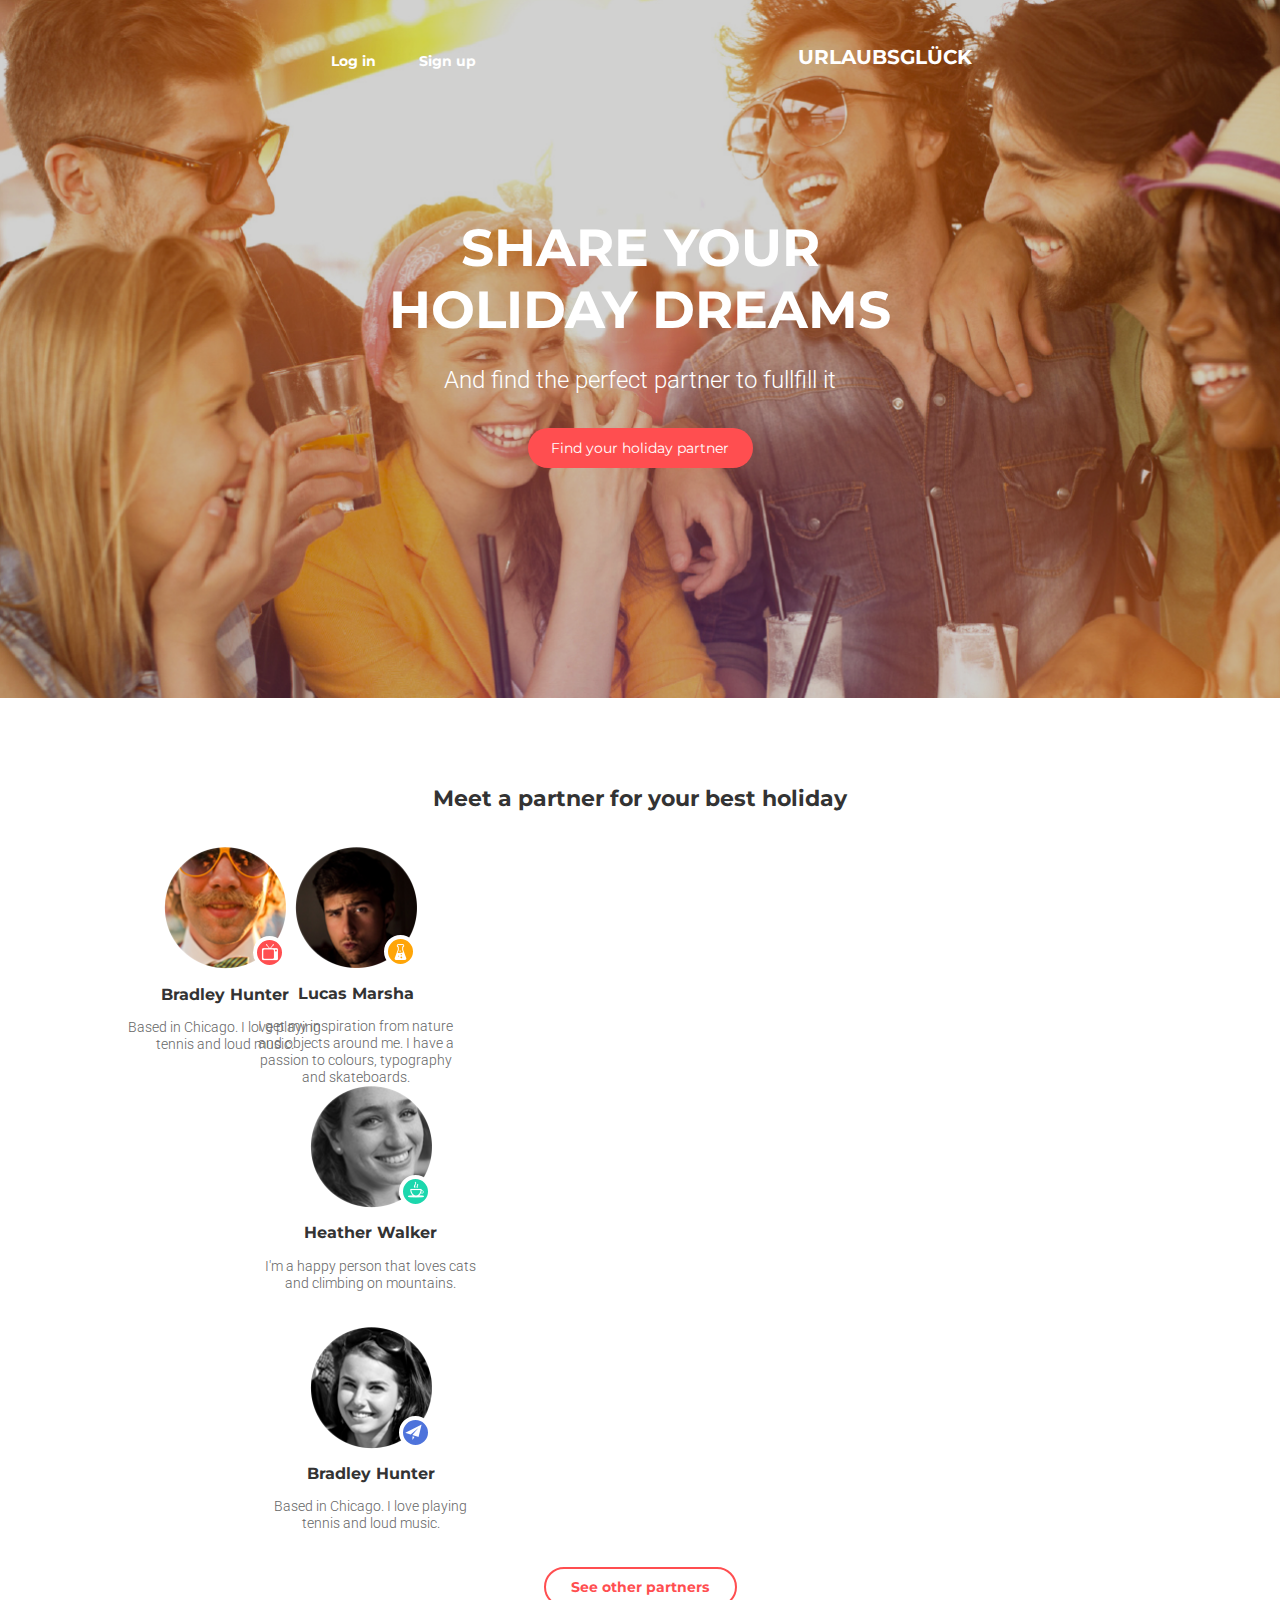
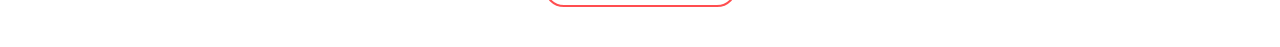
==== index2.html @ ec716d73 "not working shit" ====
<!DOCTYPE html>
<html lang="en">

<head>
    <meta charset="UTF-8">
    <meta http-equiv="X-UA-Compatible" content="IE=edge">
    <meta name="viewport" content="width=device-width, initial-scale=1.0">
    <link rel="stylesheet" href="/css/normalize.css">
    <link rel="preconnect" href="https://fonts.gstatic.com">
    <link rel="preconnect" href="https://fonts.gstatic.com">
    <link
        href="https://fonts.googleapis.com/css2?family=Montserrat:wght@400;700&family=Roboto:wght@300;400&display=swap"
        rel="stylesheet">
    <link rel="stylesheet" href="/css/styles.css">
    <link rel="stylesheet" href="/css/media.css">
    <link rel="stylesheet" href="/css/bootstrap-grid.css">
    <title>URLAUBSGLÜCK</title>
</head>

<body>
    <div class="page-header">
        <div class="container">
            <div class="row justify-content-center">
                <div class="col-12">
                    <header class="master-head">
                        <div class="row">
                            <div class="col-12">
                                <div class="page-nav justify-content-md-between">
                                    <nav class="page-nav-buttons order-1">
                                        <button class="nav-button log-in">Log in</button>
                                        <button class="nav-button sign-up">Sign up</button>
                                    </nav>
                                    <a href="#" class="page-logo">URLAUBSGLÜCK</a>
                                </div>
                            </div>
                            <div class="col-12">
                                <div class="header-main-content">
                                    <h2 class="text">Share your holiday dreams</h2>
                                    <p class="subtext">And find the perfect partner to fullfill it</p>
                                    <button class="find-button">Find your holiday partner</button>
                                </div>
                            </div>                        
                        </div>
                    </header>
                </div>
            </div>
        </div>
    </div>
    <main class="page-main">
        <div class="container-md">
            <div class="row">
                <div class="col-12">
                    <section class="partners-section">
                        <div class="row">
                            <div class="col-12">
                                <h2 class="section-title">Meet a partner for your best holiday</h2>
                            </div>
                            <!-- <div class="col-12"> -->
                                <div class="row justify-content-md-center">
                            <div class="col-12 col-md-5 col-xl-3">
                                <div class="partners-item">
                                    <div class="partners-item-pictures">
                                        <img src="/img/team/team1.png" alt="Bradley Hunter" width="122"
                                                    height="122">
                                        <div class="partners-item-icon tv-icon"></div>
                                    </div>
                                        <h3 class="partner-name">Bradley Hunter</h3>
                                        <p class="partner-bio">Based in Chicago. I love playing tennis and loud
                                                music.</p>
                                </div>
                            </div>
                                    <div class="col-12 col-md-5 col-xl-3">
                                        <div class="partners-item">
                                            <div class="partners-item-pictures">
                                                <img src="/img/team/team2.png" alt="Lucas Marsha" width="122"
                                                    height="122">
                                                <div class="partners-item-icon chem-icon"></div>
                                            </div>
                                            <h3 class="partner-name">Lucas Marsha</h3>
                                            <p class="partner-bio">I get my inspiration from nature and objects around
                                                me. I have a passion to colours, typography and skateboards.
                                            </p>
                                        </div>
                                        <div class="col-12 col-md-5 col-xl-3">
                                            <div class="partners-item">
                                                <div class="partners-item-pictures">
                                                    <img src="/img/team/team3.png" alt="Heather Walker" width="122"
                                                        height="122">
                                                    <div class="partners-item-icon cup-icon"></div>
                                                </div>
                                                <h3 class="partner-name">Heather Walker</h3>
                                                <p class="partner-bio">I'm a happy person that loves cats and climbing
                                                    on mountains. </p>
                                            </div>
                                        </div>
                                        <div class="col-12 col-md-5 col-xl-3">
                                            <div class="partners-item">
                                                <div class="partners-item-pictures">
                                                    <img src="/img/team/team-4.png" alt="Bradley Hunter" width="122"
                                                        height="122">
                                                    <div class="partners-item-icon plane-icon"></div>
                                                </div>
                                                <h3 class="partner-name">Bradley Hunter</h3>
                                                <p class="partner-bio">Based in Chicago. I love playing tennis and loud
                                                    music.</p>
                                            </div>
                                        </div>
                                    </div>
                                </div>
                            <!-- </div> -->
                        </div>
                        <button class="more">See other partners</button>
                    </section>
                </div>
            </div>
        </div>
    </main>
</body>

</html>
---- css/styles.css ----
html{
    box-sizing: border-box;
}

*,
*::before,
*::after{
    box-sizing: inherit;
}

img{
    display: block;
    max-width: 100%;
    height: auto;
}

body{
    font-family: "Montserrat", sans-serif;
    color: #333333;
    font-size: 14px;
    line-height: 17px;
}

.page-header{
    margin-bottom: 70px;
    height: 540px;
    background-image: url(/img/VectorSmartObject-banner.png);
    background-repeat: no-repeat;
    background-size: cover;
    margin: 0 auto;
    background-color: black;
    min-height: 540px;
    max-height: 700px;
    text-align: center;
    background-position: center;
}



.nav-button{
    width: 90px;
    height: 32px;
    font-weight: 700;
    color: #ffffff;
    background-color: transparent;
    border: 0px;
    cursor: pointer;
    transition: 0.3s linear;
}

.nav-button:hover{
    border: 2px solid #fff;
    border-radius: 40px ;
}

.page-logo{
    font-size: 20px;
    line-height: 24px;
    font-weight: 700;
    color: #fff;
    text-decoration: none;
    cursor:pointer;

}

.text{
    font-size: 30px;
    line-height: 36px;
    font-weight: 700;
    color: #fff;
    text-transform: uppercase;
    
}

.subtext{
    font-family: "Roboto", serif;
    font-weight: 300;
    font-size: 18px;
    line-height: 22px;
    color: #fff;
    text-align: center;
}

.find-button{
    width: 280px;
    height: 40px;
    border-radius: 40px;
    background-color: #ff4e50;
    color: #fff;
    border: #ff4e50;
    cursor: pointer;
}

.find-button:hover{
    transform: scale(1.05);
}

/* MAIN SECTION */
.page-main{
    text-align: center;
}

.section-title{
    font-weight: 700;
    font-size: 22px;
    line-height: 26px;
    color: #333333;
    
}



.partners-item{

    width: 217px;
}


.partners-item-pictures{
    position: relative;
    width: 122px;
}


.partner-bio{
    font-family: "Roboto";
    font-weight: 300;
    font-size: 14px;
    line-height: 17px;
    color: #666666;
    text-align: center;
    margin: 0;
}

.partners-item-icon{
    width: 33px;
    height: 33px;
    border: 4px solid #fff;
    position: absolute;
    bottom: 0;
    right: 0;
    background-color: #ff4e50;
    background-repeat: no-repeat;
    border-radius: 50%;

}

.tv-icon{
    background-image: url(/img/icons/tv-icon.png);
    background-position: 50% 50%;
}

.chem-icon{
    background-image: url(/img/icons/chem-icon.png);
    background-color: #ffa507;
    background-position: 50% 50%;
}

.cup-icon{
    background-image: url(/img/icons/cup-icon.png);
    background-color: #1cd7ad;
    background-position: 50% 30%;
}

.plane-icon{
    background-image: url(/img/icons/plane-icon.png);
    background-color: #4e73db;
    background-position: 30% 50%;
}

.more{
    width: 280px;
    height: 40px;
    border: 2px solid #ff4e50;
    background-color: #fff;
    font-weight: 700;
    color: #ff4e50;
    border-radius: 40px;
    margin-bottom: 57px;
}

.more:hover{
    filter: drop-shadow(2px 2px 2px #ff4e50 );
    transform: scale(1.05);
}
---- css/media.css ----
@media (max-width:767px){
    .master-head{
        padding-top: 20px;
    }
    
    .page-nav{
        margin-bottom: 35px;
    }
    .page-nav-buttons{
        display: flex;
        flex-basis: 220px;
        justify-content: center;
        margin-bottom: 115px;
    }

    .text{
        margin: 0 0 17px;
    }
    
    .subtext{
        margin: 0 0 17px;
    }

    .section-title{
        margin: 0 0 20px;
    }

    .page-main{
        padding: 0 22px;
    }

    .partners-section{
        padding-top: 70px;
    }

    .partners-item{
         margin: 0 auto 29px;
    }

    .partners-item-pictures{
        margin: 0 auto 20px;
    }

    .partner-name{
        margin: 20px 0 15px;
    }
    
    .partner-bio{
        margin: 0 0 30px;
    }
}
/* TABLET VERSION */
@media (min-width: 768px) {
    
    /* .banner{
        
        width: 100%;
        height: 700px;
        margin-bottom: 70px;
        
    } */

    .master-head{
    padding-top: 45px;
    }

    .page-header{
        height: 698px;
        margin-bottom: 70px;
    }
    

    .page-nav{
        display: flex; 
        flex-direction: row-reverse;
        max-width: 663px;
        justify-content: space-between;
        margin: 0 auto;
        margin-bottom: 140px;
    }

    .text{
        font-size: 52px;
        line-height: 62px;
        display: block;
        width: 505px;
        margin: 0 auto 25px;
    }

    .subtext{
        font-size: 24px;
        line-height: 29px;
        margin: 0 0 33px;
    }

    .find-button{
        width: 225px;

    }

    /* .page-main{
        padding: 0 128px 0;
    } */

    .section-title{
        margin-bottom: 35px;
    }

    .section-list-item:nth-child(2){
        order:1;
    }
    .section-list-item:nth-child(4){
        order:2;
    }

    .partners-item-pictures{
        margin: 0 auto;
    }

    .partners-item:nth-last-child(-n+2){
        margin-bottom: 35px;
    }

    .more{
        width: 193px;
        margin-bottom: 40px;
    }
}

/* DESKTOP VARIANT */

@media screen and (min-width: 1440px){

    .partners-list{
        width: 942px;
    }

    .partners-item{
        margin-bottom: 35px;
    }
}
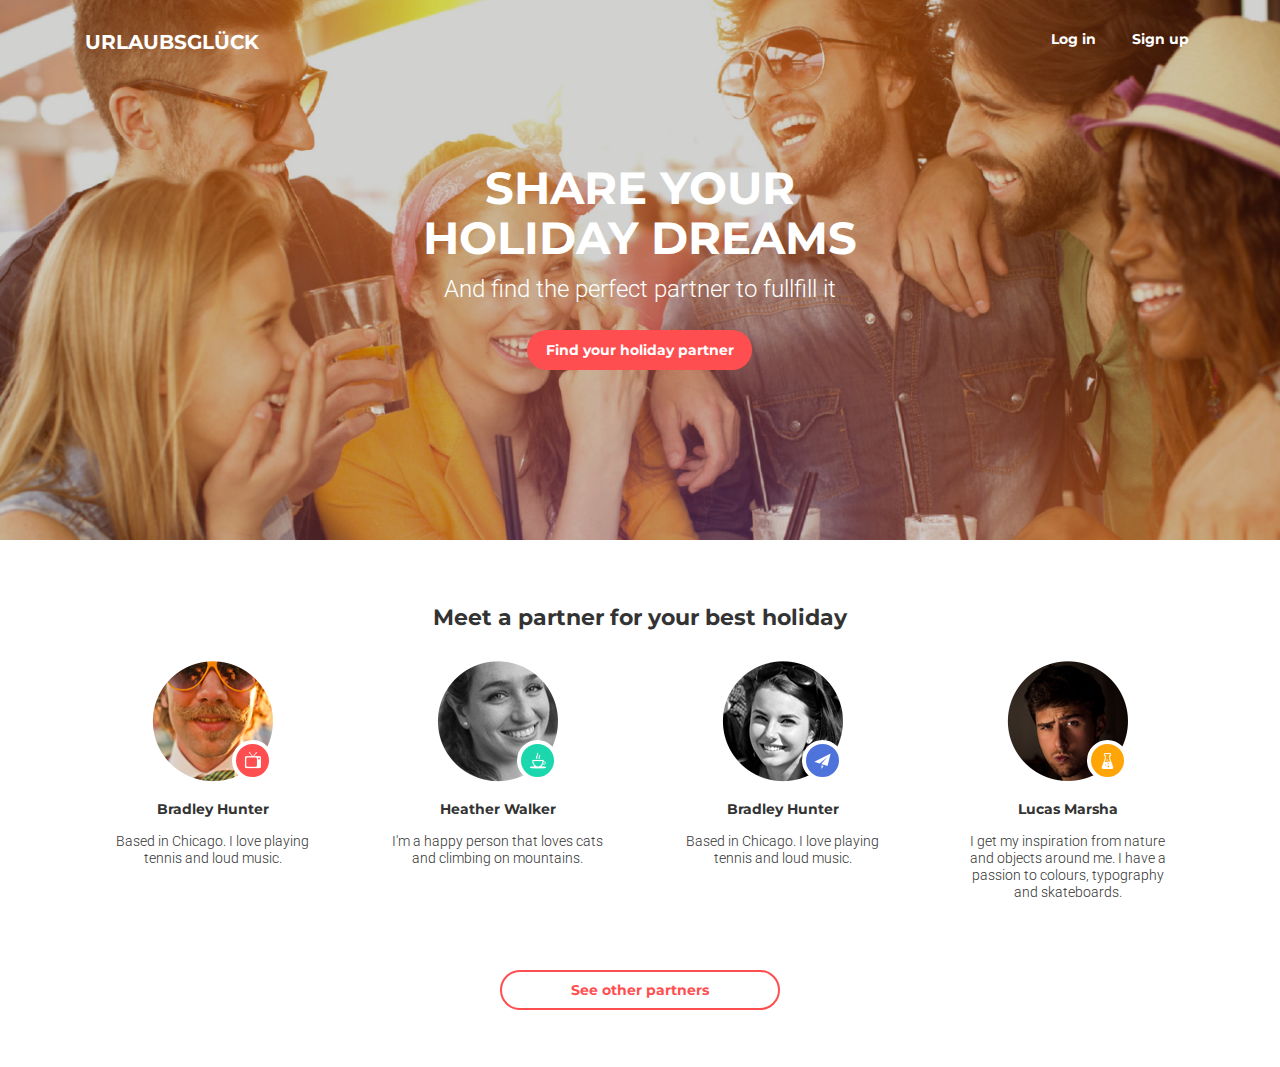
==== commit 664a6268: "all done" ====
--- a/index2.html
+++ b/index2.html
@@ -5,12 +5,10 @@
     <meta charset="UTF-8">
     <meta http-equiv="X-UA-Compatible" content="IE=edge">
     <meta name="viewport" content="width=device-width, initial-scale=1.0">
+    <link rel="preconnect" href="https://fonts.googleapis.com">
+    <link rel="preconnect" href="https://fonts.gstatic.com" crossorigin>
+    <link href="https://fonts.googleapis.com/css2?family=Montserrat:wght@400;700&family=Roboto:wght@300;400&display=swap" rel="stylesheet">
     <link rel="stylesheet" href="/css/normalize.css">
-    <link rel="preconnect" href="https://fonts.gstatic.com">
-    <link rel="preconnect" href="https://fonts.gstatic.com">
-    <link
-        href="https://fonts.googleapis.com/css2?family=Montserrat:wght@400;700&family=Roboto:wght@300;400&display=swap"
-        rel="stylesheet">
     <link rel="stylesheet" href="/css/styles.css">
     <link rel="stylesheet" href="/css/media.css">
     <link rel="stylesheet" href="/css/bootstrap-grid.css">
@@ -18,98 +16,95 @@
 </head>
 
 <body>
-    <div class="page-header">
-        <div class="container">
-            <div class="row justify-content-center">
-                <div class="col-12">
-                    <header class="master-head">
-                        <div class="row">
-                            <div class="col-12">
-                                <div class="page-nav justify-content-md-between">
-                                    <nav class="page-nav-buttons order-1">
-                                        <button class="nav-button log-in">Log in</button>
-                                        <button class="nav-button sign-up">Sign up</button>
-                                    </nav>
-                                    <a href="#" class="page-logo">URLAUBSGLÜCK</a>
-                                </div>
+    <header class="masterhead">
+        <div class="page-menu">
+            <div class="container">
+                <div class="row">
+                    <div class="col-12">
+                        <div class="nav">
+                            <div class="menu-buttons">
+                                <button class="nav-button">Log in</button>
+                                <button class="nav-button">Sign up</button>   
                             </div>
-                            <div class="col-12">
-                                <div class="header-main-content">
-                                    <h2 class="text">Share your holiday dreams</h2>
-                                    <p class="subtext">And find the perfect partner to fullfill it</p>
-                                    <button class="find-button">Find your holiday partner</button>
-                                </div>
-                            </div>                        
+                            <a href="#" class="logo-link">URLAUBSGLÜCK</a>
                         </div>
-                    </header>
+                    </div>
+                    <div class="menu-text">
+                        <div class="col-12 col-md-8 offset-md-2">
+                            <h2 class="menu-title">Share your holiday dreams</h2>
+                        </div>
+                        <div class="col-12">
+                            <p class="subtext">And find the perfect partner to fullfill it</p>
+                        </div>
+                        <div class="col-12 col-md-4 offset-md-4">
+                            <button class="menu-text-button">Find your holiday partner</button>
+                        </div>
+                </div>               
                 </div>
             </div>
         </div>
-    </div>
-    <main class="page-main">
-        <div class="container-md">
+    </header>
+    <main>
+        <div class="container">
             <div class="row">
                 <div class="col-12">
-                    <section class="partners-section">
+                    <section class="team">
                         <div class="row">
                             <div class="col-12">
-                                <h2 class="section-title">Meet a partner for your best holiday</h2>
+                                <h2 class="section-title">Meet a partner for your best holiday</h2> 
                             </div>
-                            <!-- <div class="col-12"> -->
-                                <div class="row justify-content-md-center">
-                            <div class="col-12 col-md-5 col-xl-3">
-                                <div class="partners-item">
-                                    <div class="partners-item-pictures">
-                                        <img src="/img/team/team1.png" alt="Bradley Hunter" width="122"
-                                                    height="122">
-                                        <div class="partners-item-icon tv-icon"></div>
+                            <div class="col-12">
+                                <div class="row justify-content-md-center ">
+                                    <div class="col-12 col-md-5 col-xl-3">
+                                        <div class="section-team-card">
+                                            <div class="photo-icon">
+                                                <img src="/img/team/team1.png" alt="Bradley Hunter" width="121" height="120">
+                                                <div class="circle icon-tv"></div>
+                                            </div>
+                                            <h4 class="team-name">Bradley Hunter</h4>
+                                            <p class="team-card-discription">Based in Chicago. I love playing tennis and loud music.</p>
+                                        </div>
                                     </div>
-                                        <h3 class="partner-name">Bradley Hunter</h3>
-                                        <p class="partner-bio">Based in Chicago. I love playing tennis and loud
-                                                music.</p>
-                                </div>
-                            </div>
-                                    <div class="col-12 col-md-5 col-xl-3">
-                                        <div class="partners-item">
-                                            <div class="partners-item-pictures">
-                                                <img src="/img/team/team2.png" alt="Lucas Marsha" width="122"
-                                                    height="122">
-                                                <div class="partners-item-icon chem-icon"></div>
+                                    <div class="col-12 col-md-5 col-xl-3 order-md-3">
+                                        <div class="section-team-card">
+                                            <div class="photo-icon">
+                                                <img src="/img/team/team2.png" alt="Lucas Marsha" width="121" height="120">
+                                                <div class="circle icon-chem"></div>
                                             </div>
-                                            <h3 class="partner-name">Lucas Marsha</h3>
-                                            <p class="partner-bio">I get my inspiration from nature and objects around
-                                                me. I have a passion to colours, typography and skateboards.
+                                            <h4 class="team-name">Lucas Marsha</h4>
+                                            <p class="team-card-discription">I get my inspiration from nature and objects around me. I have a passion to colours, typography and skateboards.
                                             </p>
                                         </div>
-                                        <div class="col-12 col-md-5 col-xl-3">
-                                            <div class="partners-item">
-                                                <div class="partners-item-pictures">
-                                                    <img src="/img/team/team3.png" alt="Heather Walker" width="122"
-                                                        height="122">
-                                                    <div class="partners-item-icon cup-icon"></div>
-                                                </div>
-                                                <h3 class="partner-name">Heather Walker</h3>
-                                                <p class="partner-bio">I'm a happy person that loves cats and climbing
-                                                    on mountains. </p>
+                                    </div>
+                                    <div class="col-12 col-md-5 col-xl-3">
+                                        <div class="section-team-card">
+                                            <div class="photo-icon">
+                                                <img src="/img/team/team3.png" alt="Heather Walker" width="121" height="120">
+                                                <div class="circle icon-cup"></div>
                                             </div>
+                                            <h4 class="team-name">Heather Walker</h4>
+                                            <p class="team-card-discription">I'm a happy person that loves cats and climbing on mountains.
+                                            </p>
                                         </div>
-                                        <div class="col-12 col-md-5 col-xl-3">
-                                            <div class="partners-item">
-                                                <div class="partners-item-pictures">
-                                                    <img src="/img/team/team-4.png" alt="Bradley Hunter" width="122"
-                                                        height="122">
-                                                    <div class="partners-item-icon plane-icon"></div>
-                                                </div>
-                                                <h3 class="partner-name">Bradley Hunter</h3>
-                                                <p class="partner-bio">Based in Chicago. I love playing tennis and loud
-                                                    music.</p>
+                                    </div>
+                                    <div class="col-12 col-md-5 col-xl-3 order-md-1">
+                                        <div class="section-team-card">
+                                            <div class="photo-icon">
+                                                <img src="/img/team/team-4.png" alt="Bradley Hunter" width="121" height="120">
+                                                <div class="circle icon-plane"></div>
                                             </div>
+                                            <h4 class="team-name">Bradley Hunter</h4>
+                                            <p class="team-card-discription">Based in Chicago. I love playing tennis and loud music.</p>
                                         </div>
                                     </div>
                                 </div>
-                            <!-- </div> -->
+                                <div class="row">
+                                    <div class="col-12">
+                                        <button class="more-button">See other partners</button>
+                                    </div>
+                                </div>
+                            </div>
                         </div>
-                        <button class="more">See other partners</button>
                     </section>
                 </div>
             </div>
--- a/css/styles.css
+++ b/css/styles.css
@@ -19,167 +19,173 @@
     color: #333333;
     font-size: 14px;
     line-height: 17px;
+    min-width: 320px;
 }
 
-.page-header{
-    margin-bottom: 70px;
-    height: 540px;
-    background-image: url(/img/VectorSmartObject-banner.png);
-    background-repeat: no-repeat;
-    background-size: cover;
+
+/* Menu */
+.page-menu{
+    padding-top: 30px;
+}
+
+.masterhead{
     margin: 0 auto;
     background-color: black;
+    background-image: url("/img/VectorSmartObject-banner.png");
+    background-repeat: no-repeat;
+    background-size:cover;
     min-height: 540px;
     max-height: 700px;
     text-align: center;
     background-position: center;
 }
 
+.nav-button{
+    color: #fff;
+    font-weight: 700;
+    background-color: transparent;
+    border: 0;
+    line-height: 17px;
 
-
-.nav-button{
-    width: 90px;
-    height: 32px;
-    font-weight: 700;
-    color: #ffffff;
-    background-color: transparent;
-    border: 0px;
-    cursor: pointer;
-    transition: 0.3s linear;
 }
 
 .nav-button:hover{
     border: 2px solid #fff;
-    border-radius: 40px ;
+    border-radius: 10px;
 }
 
-.page-logo{
+.nav-button:first-child{
+    margin-right: 20px;
+}
+
+.menu-buttons{
+    margin-bottom: 114px;
+}
+
+.logo-link{
     font-size: 20px;
     line-height: 24px;
     font-weight: 700;
     color: #fff;
     text-decoration: none;
-    cursor:pointer;
-
 }
 
-.text{
-    font-size: 30px;
+.menu-title{
+    font-size: 28px;
     line-height: 36px;
     font-weight: 700;
     color: #fff;
     text-transform: uppercase;
-    
+    margin-top: 35px;
+    margin-bottom: 10px;
+    text-align: center;
 }
 
 .subtext{
-    font-family: "Roboto", serif;
+    font-family: 'Roboto', sans-serif;
+    font-size: 21px;
     font-weight: 300;
-    font-size: 18px;
-    line-height: 22px;
+    line-height: 32px;
     color: #fff;
-    text-align: center;
+    margin: 0 0 10px 0;
 }
 
-.find-button{
+.menu-text-button{
     width: 280px;
     height: 40px;
+    color: #fff;
+    font-weight: bold;
+    background-color: #ff4e50;
+    border:#ff4e50;
     border-radius: 40px;
-    background-color: #ff4e50;
-    color: #fff;
-    border: #ff4e50;
-    cursor: pointer;
 }
 
-.find-button:hover{
-    transform: scale(1.05);
-}
 
-/* MAIN SECTION */
-.page-main{
+/* MAIN */
+.team{
+    margin-top: 65px;
     text-align: center;
 }
 
 .section-title{
-    font-weight: 700;
+    line-height: 26px;
     font-size: 22px;
-    line-height: 26px;
-    color: #333333;
-    
+    font-weight: bold;
+    margin: 0 0 20px 0;
 }
 
-
-
-.partners-item{
-
+.section-team-card{
+    margin: 0 auto 29px;
     width: 217px;
 }
 
-
-.partners-item-pictures{
+.photo-icon{
+    width: 121px;
+    height: 120px;
     position: relative;
-    width: 122px;
+    margin: 0 auto 20px;
 }
 
-
-.partner-bio{
-    font-family: "Roboto";
-    font-weight: 300;
-    font-size: 14px;
-    line-height: 17px;
-    color: #666666;
-    text-align: center;
-    margin: 0;
-}
-
-.partners-item-icon{
-    width: 33px;
-    height: 33px;
-    border: 4px solid #fff;
+.circle{
     position: absolute;
     bottom: 0;
     right: 0;
+    width: 33px;
+    height: 33px;
+    border-radius: 50%;
+    border: 4px solid #fff;
     background-color: #ff4e50;
+    background-position: center;
     background-repeat: no-repeat;
-    border-radius: 50%;
-
+    box-sizing: content-box;  
 }
 
-.tv-icon{
+.icon-tv{
     background-image: url(/img/icons/tv-icon.png);
-    background-position: 50% 50%;
 }
 
-.chem-icon{
+.icon-chem{
     background-image: url(/img/icons/chem-icon.png);
     background-color: #ffa507;
-    background-position: 50% 50%;
 }
 
-.cup-icon{
+.icon-cup{
     background-image: url(/img/icons/cup-icon.png);
     background-color: #1cd7ad;
-    background-position: 50% 30%;
 }
 
-.plane-icon{
+.icon-plane{
     background-image: url(/img/icons/plane-icon.png);
     background-color: #4e73db;
-    background-position: 30% 50%;
 }
 
-.more{
+.team-name{
+    margin-top: 18px;
+    margin-bottom: 15px;
+}
+
+.team-card-discription{
+    margin: 0;
+    font-family: "Roboto", sans-serif;
+    font-size: 14px;
+    font-weight: 300;
+}
+
+.more-button{
     width: 280px;
     height: 40px;
+    background-color: transparent;
     border: 2px solid #ff4e50;
-    background-color: #fff;
+    border-radius: 40px;
+    color: #ff4e50;
+    font-size: 14px;
     font-weight: 700;
-    color: #ff4e50;
-    border-radius: 40px;
+    transition: 0.3s ease-in-out;
+    cursor: pointer;
     margin-bottom: 57px;
 }
 
-.more:hover{
-    filter: drop-shadow(2px 2px 2px #ff4e50 );
-    transform: scale(1.05);
+.more-button:hover{
+    background-color: #ff4e50;
+    color: #fff;
 }--- a/css/media.css
+++ b/css/media.css
@@ -1,142 +1,44 @@
-@media (max-width:767px){
-    .master-head{
-        padding-top: 20px;
+@media (min-width: 768px){
+    .nav{
+        display: flex;
+        flex-direction: row-reverse;
+        justify-content: space-between;
     }
-    
-    .page-nav{
-        margin-bottom: 35px;
-    }
-    .page-nav-buttons{
-        display: flex;
-        flex-basis: 220px;
-        justify-content: center;
-        margin-bottom: 115px;
+    .menu-text{
+        margin: 0 auto;
+        text-align: center;
     }
 
-    .text{
-        margin: 0 0 17px;
-    }
-    
-    .subtext{
-        margin: 0 0 17px;
-    }
-
-    .section-title{
-        margin: 0 0 20px;
-    }
-
-    .page-main{
-        padding: 0 22px;
-    }
-
-    .partners-section{
-        padding-top: 70px;
-    }
-
-    .partners-item{
-         margin: 0 auto 29px;
-    }
-
-    .partners-item-pictures{
-        margin: 0 auto 20px;
-    }
-
-    .partner-name{
-        margin: 20px 0 15px;
-    }
-    
-    .partner-bio{
-        margin: 0 0 30px;
-    }
-}
-/* TABLET VERSION */
-@media (min-width: 768px) {
-    
-    /* .banner{
-        
-        width: 100%;
-        height: 700px;
-        margin-bottom: 70px;
-        
-    } */
-
-    .master-head{
-    padding-top: 45px;
-    }
-
-    .page-header{
-        height: 698px;
-        margin-bottom: 70px;
-    }
-    
-
-    .page-nav{
-        display: flex; 
-        flex-direction: row-reverse;
-        max-width: 663px;
-        justify-content: space-between;
-        margin: 0 auto;
-        margin-bottom: 140px;
-    }
-
-    .text{
-        font-size: 52px;
-        line-height: 62px;
-        display: block;
-        width: 505px;
-        margin: 0 auto 25px;
+    .menu-title{
+        font-size: 45px;
+        line-height: 50px;
+        text-align: center;
+        margin: 0 0 10px 0;
     }
 
     .subtext{
         font-size: 24px;
-        line-height: 29px;
-        margin: 0 0 33px;
     }
 
-    .find-button{
-        width: 225px;
-
+    .subtext{
+        margin: 0 0 25px 0;
     }
 
-    /* .page-main{
-        padding: 0 128px 0;
-    } */
+    .menu-text-button{
+        width: 225px;
+    }
 
     .section-title{
-        margin-bottom: 35px;
+        margin-bottom: 30px;
     }
 
-    .section-list-item:nth-child(2){
-        order:1;
-    }
-    .section-list-item:nth-child(4){
-        order:2;
-    }
-
-    .partners-item-pictures{
-        margin: 0 auto;
-    }
-
-    .partners-item:nth-last-child(-n+2){
-        margin-bottom: 35px;
-    }
-
-    .more{
-        width: 193px;
-        margin-bottom: 40px;
+    .more-button{
+        margin-top: 40px;
     }
 }
 
-/* DESKTOP VARIANT */
-
-@media screen and (min-width: 1440px){
-
-    .partners-list{
-        width: 942px;
+@media (min-width: 1440px){
+    .menu-title{
+        margin: 0 0 20px 0;
     }
-
-    .partners-item{
-        margin-bottom: 35px;
-    }
-}
-    
+}